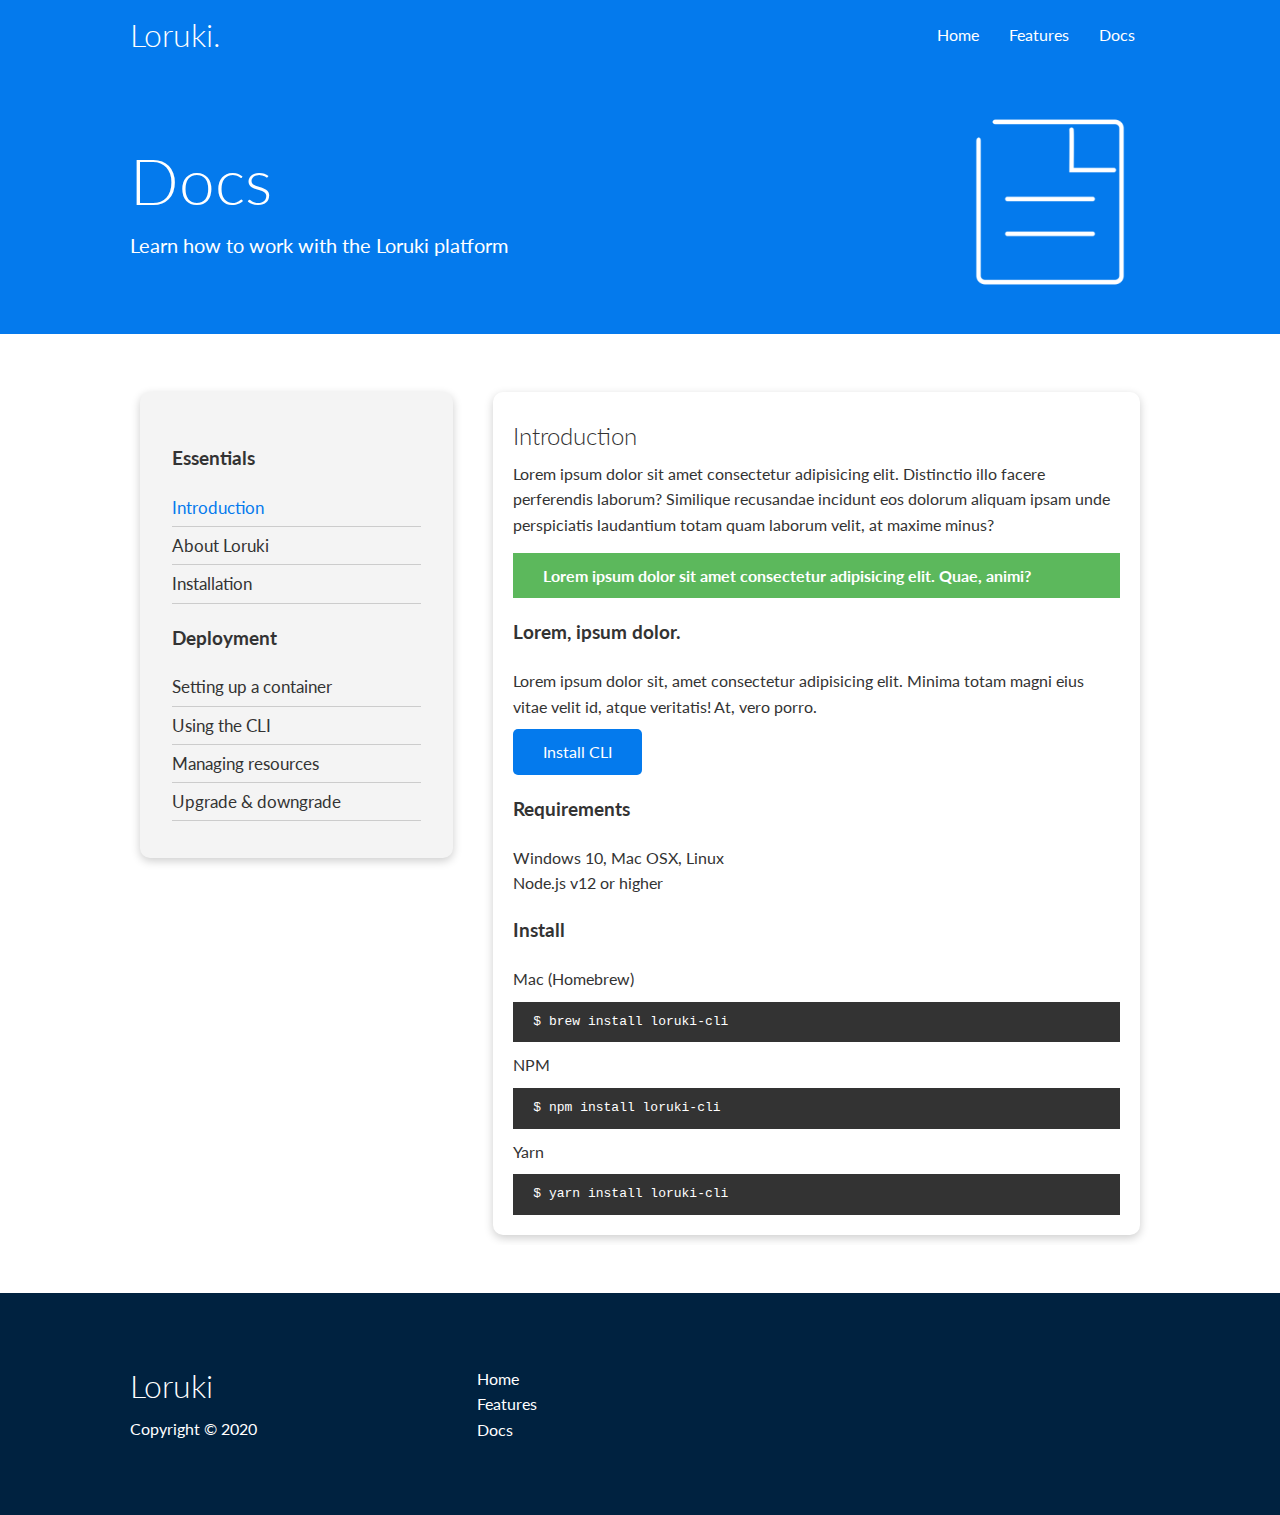
==== docs.html @ 60a818ce "Completed" ====
<!DOCTYPE html>
<html lang="en">
<head>
    <meta charset="UTF-8">
    <meta name="viewport" content="width=device-width, initial-scale=1.0">
    <link rel="stylesheet" href="https://cdnjs.cloudflare.com/ajax/libs/font-awesome/5.15.1/css/all.min.css" integrity="sha512-+4zCK9k+qNFUR5X+cKL9EIR+ZOhtIloNl9GIKS57V1MyNsYpYcUrUeQc9vNfzsWfV28IaLL3i96P9sdNyeRssA==" crossorigin="anonymous" />
    <link rel="stylesheet" href="css/utilities.css">
    <link rel="stylesheet" href="css/style.css">
    <title>Loruki | Cloud Hosting For Everyone</title>
</head>
<body>
    <!-- Navbar -->
    <div class="navbar">
        <div class="container flex">
            <h1 class="logo">Loruki.</h1>
            <nav>
                <ul>
                    <li><a href="index.html">Home</a></li>
                    <li><a href="features.html">Features</a></li>
                    <li><a href="docs.html">Docs</a></li>
                </ul>
            </nav>
        </div>
    </div>

    <!-- Head -->
    <section class="docs-head bg-primary py-3">
        <div class="container grid">
            <div>
                <h1 class="xl">Docs</h1>
                <p class="lead">
                    Learn how to work with the Loruki platform
                </p>
            </div>
            <img src="images/docs.png" alt="">
        </div>
    </section>

    <!-- Docs main -->
    <section class="docs-main my-4">
        <div class="container grid">
            <div class="card bg-light p-3">
                <h3 class="my-2">Essentials</h3>
                <nav>
                    <ul>
                        <li><a class="text-primary" href="#">Introduction</a></li>
                        <li><a href="#">About Loruki</a></li>
                        <li><a href="#">Installation</a></li>
                    </ul>
                </nav>

                <h3 class="my-2">Deployment</h3>
                <nav>
                    <ul>
                        <li><a href="#">Setting up a container</a></li>
							<li><a href="#">Using the CLI</a></li>
							<li><a href="#">Managing resources</a></li>
							<li><a href="#">Upgrade & downgrade</a></li>
                    </ul>
                </nav>
            </div>
            <div class="card">
                <h2>Introduction</h2>
                <p>Lorem ipsum dolor sit amet consectetur adipisicing elit. Distinctio illo facere perferendis laborum? Similique recusandae incidunt eos dolorum aliquam ipsam unde perspiciatis laudantium totam quam laborum velit, at maxime minus?</p>

                <div class="alert alert-success">
                    <i class="fas fa-info"></i> Lorem ipsum dolor sit amet consectetur adipisicing elit. Quae, animi?
                </div>

                <h3>Lorem, ipsum dolor.</h3>
                <p>Lorem ipsum dolor sit, amet consectetur adipisicing elit. Minima totam magni eius vitae velit id, atque veritatis! At, vero porro.</p>
                <a href="#" class="btn btn-primary">Install CLI</a>

                <h3>Requirements</h3>
                <ul>
                    <li>Windows 10, Mac OSX, Linux</li>
                    <li>Node.js v12 or higher</li>
                </ul>

                <h3>Install</h3>
                <p>Mac (Homebrew)</p>
                <pre><code>$ brew install loruki-cli</code></pre>
                <p>NPM</p>
                <pre><code>$ npm install loruki-cli</code></pre>
                <p>Yarn</p>
                <pre><code>$ yarn install loruki-cli</code></pre>

            </div>
        </div>
    </section>
    
    <!-- Footer -->
    <footer class="footer bg-dark py-5">
        <div class="container grid grid-3">
            <div>
                <h1>Loruki
                </h1>
                <p>Copyright &copy; 2020</p>
            </div>
            <nav>
                <ul>
                    <li><a href="index.html">Home</a></li>
                    <li><a href="features.html">Features</a></li>
                    <li><a href="docs.html">Docs</a></li>
                </ul>
            </nav>
            <div class="social">
                <a href="#"><i class="fab fa-github fa-2x"></i></a>
                <a href="#"><i class="fab fa-facebook fa-2x"></i></a>
                <a href="#"><i class="fab fa-instagram fa-2x"></i></a>
                <a href="#"><i class="fab fa-twitter fa-2x"></i></a>
            </div>
        </div>
    </footer>
</body>
</html>
---- css/utilities.css ----
.container {
    max-width: 1100px;
    margin: 0 auto;
    overflow: auto;
    padding: 0 40px;
  }
  
  .card {
    background-color: #fff;
    color: #333;
    border-radius: 10px;
    box-shadow: 0 3px 10px rgba(0, 0, 0, 0.2);
    padding: 20px;
    margin: 10px;
  }
  
  .btn {
    display: inline-block;
    padding: 10px 30px;
    cursor: pointer;
    background: var(--primary-color);
    color: #fff;
    border: none;
    border-radius: 5px;
  }
  
  .btn-outline {
    background-color: transparent;
    border: 1px #fff solid;
  }
  
  .btn:hover {
    transform: scale(0.98);
  }
  
  /* Backgrounds & colored buttons */
  .bg-primary,
  .btn-primary {
    background-color: var(--primary-color);
    color: #fff;
  }
  
  .bg-secondary,
  .btn-secondary {
    background-color: var(--secondary-color);
    color: #fff;
  }
  
  .bg-dark,
  .btn-dark {
    background-color: var(--dark-color);
    color: #fff;
  }
  
  .bg-light,
  .btn-light {
    background-color: var(--light-color);
    color: #333;
  }
  
  .bg-primary a,
  .btn-primary a,
  .bg-secondary a,
  .btn-secondary a,
  .bg-dark a,
  .btn-dark a {
    color: #fff;
  }
  
  /* Text colors */
  .text-primary {
    color: var(--primary-color);
  }
  
  .text-secondary {
    color: var(--secondary-color);
  }
  
  .text-dark {
    color: var(--dark-color);
  }
  
  .text-light {
    color: var(--light-color);
  }
  
  /* Text sizes */
  .lead {
    font-size: 20px;
  }
  
  .sm {
    font-size: 1rem;
  }
  
  .md {
    font-size: 2rem;
  }
  
  .lg {
    font-size: 3rem;
  }
  
  .xl {
    font-size: 4rem;
  }
  
  .text-center {
    text-align: center;
  }
  
  /* Alert */
  .alert {
    background-color: var(--light-color);
    padding: 10px 20px;
    font-weight: bold;
    margin: 15px 0;
  }
  
  .alert i {
    margin-right: 10px;
  }
  
  .alert-success {
    background-color: var(--success-color);
    color: #fff;
  }
  
  .alert-error {
    background-color: var(--error-color);
    color: #fff;
  }
  
  .flex {
    display: flex;
    justify-content: center;
    align-items: center;
    height: 100%;
  }
  
  .grid {
    display: grid;
    grid-template-columns: repeat(2, 1fr);
    gap: 20px;
    justify-content: center;
    align-items: center;
    height: 100%;
  }
  
  .grid-3 {
    grid-template-columns: repeat(3, 1fr);
  }
  
  /* Margin */
  .my-1 {
    margin: 1rem 0;
  }
  
  .my-2 {
    margin: 1.5rem 0;
  }
  
  .my-3 {
    margin: 2rem 0;
  }
  
  .my-4 {
    margin: 3rem 0;
  }
  
  .my-5 {
    margin: 4rem 0;
  }
  
  .m-1 {
    margin: 1rem;
  }
  
  .m-2 {
    margin: 1.5rem;
  }
  
  .m-3 {
    margin: 2rem;
  }
  
  .m-4 {
    margin: 3rem;
  }
  
  .m-5 {
    margin: 4rem;
  }
  
  /* Padding */
  .py-1 {
    padding: 1rem 0;
  }
  
  .py-2 {
    padding: 1.5rem 0;
  }
  
  .py-3 {
    padding: 2rem 0;
  }
  
  .py-4 {
    padding: 3rem 0;
  }
  
  .py-5 {
    padding: 4rem 0;
  }
  
  .p-1 {
    padding: 1rem;
  }
  
  .p-2 {
    padding: 1.5rem;
  }
  
  .p-3 {
    padding: 2rem;
  }
  
  .p-4 {
    padding: 3rem;
  }
  
  .p-5 {
    padding: 4rem;
  }
---- css/style.css ----
@import url('https://fonts.googleapis.com/css2?family=Lato:wght@300&display=swap');

:root {
  --primary-color: #047aed;
  --secondary-color: #1c3fa8;
  --dark-color: #002240;
  --light-color: #f4f4f4;
  --success-color: #5cb85c;
  --error-color: #d9534f;
}

* {
  box-sizing: border-box;
  padding: 0;
  margin: 0;
}

body {
  font-family: 'Lato', sans-serif;
  color: #333;
  line-height: 1.6;
}

ul {
  list-style-type: none;
}

a {
  text-decoration: none;
  color: #333;
}

h1,
h2 {
  font-weight: 300;
  line-height: 1.2;
  margin: 10px 0;
}

p {
  margin: 10px 0;
}

img {
  width: 100%;
}

code,
pre {
  background: #333;
  color: #fff;
  padding: 10px;
}

.hidden {
  visibility: hidden;
  height: 0;
}

/* Navbar */
.navbar {
  background-color: var(--primary-color);
  color: #fff;
  height: 70px;
}

.navbar ul {
  display: flex;
}

.navbar a {
  color: #fff;
  padding: 10px;
  margin: 0 5px;
}

.navbar a:hover {
  border-bottom: 2px #fff solid;
}

.navbar .flex {
  justify-content: space-between;
}

/* Showcase */
.showcase {
  height: 400px;
  background-color: var(--primary-color);
  color: #fff;
  position: relative;
}

.showcase h1 {
  font-size: 40px;
}

.showcase p {
  margin: 20px 0;
}

.showcase .grid {
  overflow: visible;
  grid-template-columns: 55% auto;
  gap: 30px;
}

.showcase-text {
  animation: slideInFromLeft 1s ease-in;
}

.showcase-form {
  position: relative;
  top: 60px;
  height: 350px;
  width: 400px;
  padding: 40px;
  z-index: 100;
  justify-self: flex-end;
  animation: slideInFromRight 1s ease-in;
}

.showcase-form .form-control {
  margin: 30px 0;
}

.showcase-form input[type='text'],
.showcase-form input[type='email'] {
  border: 0;
  border-bottom: 1px solid #b4becb;
  width: 100%;
  padding: 3px;
  font-size: 16px;
}

.showcase-form input:focus {
  outline: none;
}

.showcase::before,
.showcase::after {
  content: '';
  position: absolute;
  height: 100px;
  bottom: -70px;
  right: 0;
  left: 0;
  background: #fff;
  transform: skewY(-3deg);
  -webkit-transform: skewY(-3deg);
  -moz-transform: skewY(-3deg);
  -ms-transform: skewY(-3deg);
}

/* Stats */
.stats {
  padding-top: 100px;
  animation: slideInFromBottom 1s ease-in;
}

.stats-heading {
  max-width: 500px;
  margin: auto;
}

.stats .grid h3 {
  font-size: 35px;
}

.stats .grid p {
  font-size: 20px;
  font-weight: bold;
}

/* Cli */
.cli .grid {
  grid-template-columns: repeat(3, 1fr);
  grid-template-rows: repeat(2, 1fr);
}

.cli .grid > *:first-child {
  grid-column: 1 / span 2;
  grid-row: 1 / span 2;
}

/* Cloud */
.cloud .grid {
  grid-template-columns: 4fr 3fr;
}

/* Languages */

.languages .flex {
  flex-wrap: wrap;
}

.languages .card {
  text-align: center;
  margin: 18px 10px 40px;
  transition: transform 0.2s ease-in;
}

.languages .card h4 {
  font-size: 20px;
  margin-bottom: 10px;
}

.languages .card:hover {
  transform: translateY(-15px);
}

/* Features */
.features-head img,
.docs-head img {
  width: 200px;
  justify-self: flex-end;
}

.features-sub-head img {
  width: 300px;
  justify-self: flex-end;
}

.features-main .card > i {
  margin-right: 20px;
}

.features-main .grid {
  padding: 30px;
}

.features-main .grid > *:first-child {
  grid-column: 1 / span 3;
}

.features-main .grid > *:nth-child(2) {
  grid-column: 1 / span 2;
}

/* Docs */
.docs-main h3 {
  margin: 20px 0;
}

.docs-main .grid {
  grid-template-columns: 1fr 2fr;
  align-items: flex-start;
}

.docs-main nav li {
  font-size: 17px;
  padding-bottom: 5px;
  margin-bottom: 5px;
  border-bottom: 1px #ccc solid;
}

.docs-main a:hover {
  font-weight: bold;
}

/* Footer */
.footer .social a {
  margin: 0 10px;
}

.fa-github:hover {
  color: #000000;
}

.fa-facebook:hover {
  color: #1773EA;
}

.fa-instagram:hover {
  color: #B32E87;
}

.fa-twitter:hover {
  color: #1C9CEA;
}

/* Animations */
@keyframes slideInFromLeft {
  0% {
    transform: translateX(-100%);
  }

  100% {
    transform: translateX(0);
  }
}

@keyframes slideInFromRight {
  0% {
    transform: translateX(100%);
  }

  100% {
    transform: translateX(0);
  }
}

@keyframes slideInFromTop {
  0% {
    transform: translateY(-100%);
  }

  100% {
    transform: translateX(0);
  }
}

@keyframes slideInFromBottom {
  0% {
    transform: translateY(100%);
  }

  100% {
    transform: translateX(0);
  }
}

/* Tablets and under */
@media (max-width: 768px) {
  .grid,
  .showcase .grid,
  .stats .grid,
  .cli .grid,
  .cloud .grid,
  .features-main .grid,
  .docs-main .grid {
    grid-template-columns: 1fr;
    grid-template-rows: 1fr;
  }

  .showcase {
    height: auto;
  }

  .showcase-text {
    text-align: center;
    margin-top: 40px;
    animation: slideInFromTop 1s ease-in;
  }

  .showcase-form {
    justify-self: center;
    margin: auto;
    animation: slideInFromBottom 1s ease-in;
  }

  .cli .grid > *:first-child {
    grid-column: 1;
    grid-row: 1;
  }

  .features-head,
  .features-sub-head,
  .docs-head {
    text-align: center;
  }

  .features-head img,
  .features-sub-head img,
  .docs-head img {
    justify-self: center;
  }

  .features-main .grid > *:first-child,
  .features-main .grid > *:nth-child(2) {
    grid-column: 1;
  }
}

/* Mobile */
@media (max-width: 500px) {
  .navbar {
    height: 110px;
  }

  .navbar .flex {
    flex-direction: column;
  }

  .navbar ul {
    padding: 10px;
    background-color: rgba(0, 0, 0, 0.1);
  }
  
  .showcase-form {
    width: 300px;
  }
}
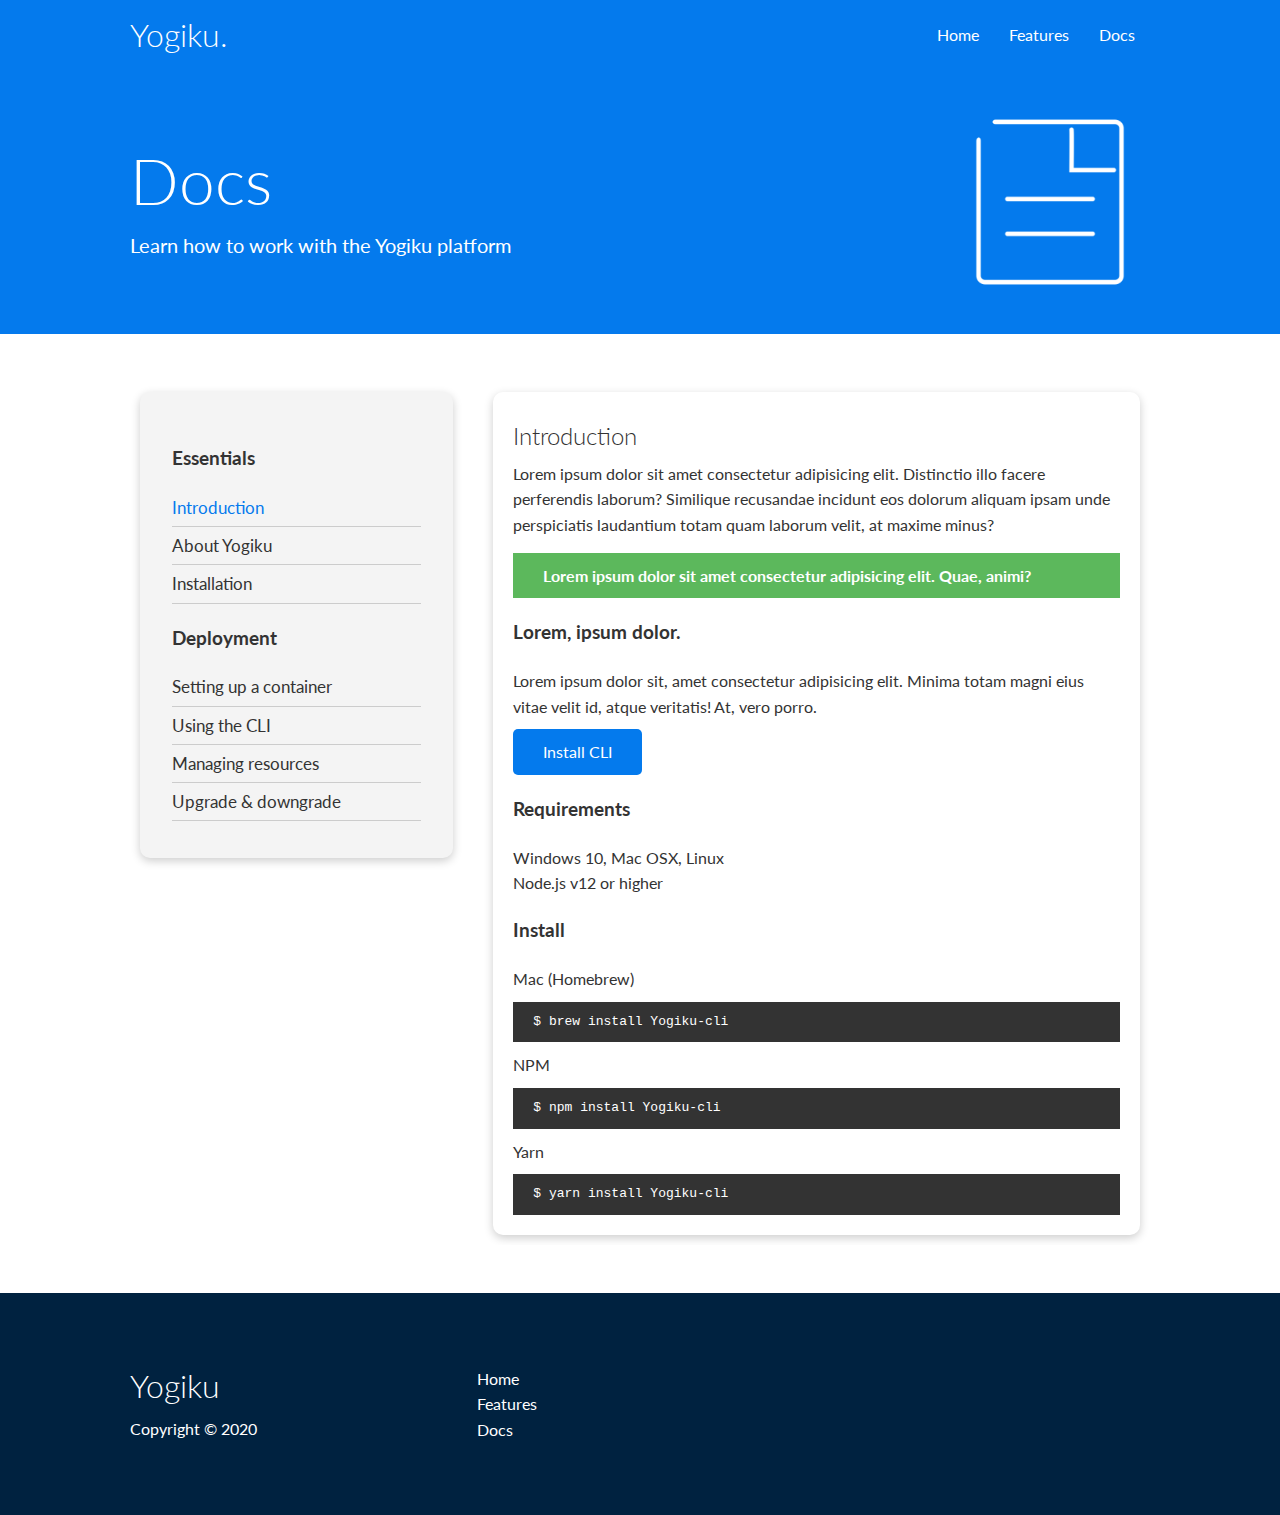
==== commit 07b23114: "Ready for deployment" ====
--- a/docs.html
+++ b/docs.html
@@ -6,13 +6,13 @@
     <link rel="stylesheet" href="https://cdnjs.cloudflare.com/ajax/libs/font-awesome/5.15.1/css/all.min.css" integrity="sha512-+4zCK9k+qNFUR5X+cKL9EIR+ZOhtIloNl9GIKS57V1MyNsYpYcUrUeQc9vNfzsWfV28IaLL3i96P9sdNyeRssA==" crossorigin="anonymous" />
     <link rel="stylesheet" href="css/utilities.css">
     <link rel="stylesheet" href="css/style.css">
-    <title>Loruki | Cloud Hosting For Everyone</title>
+    <title>Yogiku | Cloud Hosting Made Easy</title>
 </head>
 <body>
     <!-- Navbar -->
     <div class="navbar">
         <div class="container flex">
-            <h1 class="logo">Loruki.</h1>
+            <h1 class="logo">Yogiku.</h1>
             <nav>
                 <ul>
                     <li><a href="index.html">Home</a></li>
@@ -29,7 +29,7 @@
             <div>
                 <h1 class="xl">Docs</h1>
                 <p class="lead">
-                    Learn how to work with the Loruki platform
+                    Learn how to work with the Yogiku platform
                 </p>
             </div>
             <img src="images/docs.png" alt="">
@@ -44,7 +44,7 @@
                 <nav>
                     <ul>
                         <li><a class="text-primary" href="#">Introduction</a></li>
-                        <li><a href="#">About Loruki</a></li>
+                        <li><a href="#">About Yogiku</a></li>
                         <li><a href="#">Installation</a></li>
                     </ul>
                 </nav>
@@ -79,11 +79,11 @@
 
                 <h3>Install</h3>
                 <p>Mac (Homebrew)</p>
-                <pre><code>$ brew install loruki-cli</code></pre>
+                <pre><code>$ brew install Yogiku-cli</code></pre>
                 <p>NPM</p>
-                <pre><code>$ npm install loruki-cli</code></pre>
+                <pre><code>$ npm install Yogiku-cli</code></pre>
                 <p>Yarn</p>
-                <pre><code>$ yarn install loruki-cli</code></pre>
+                <pre><code>$ yarn install Yogiku-cli</code></pre>
 
             </div>
         </div>
@@ -93,7 +93,7 @@
     <footer class="footer bg-dark py-5">
         <div class="container grid grid-3">
             <div>
-                <h1>Loruki
+                <h1>Yogiku
                 </h1>
                 <p>Copyright &copy; 2020</p>
             </div>
